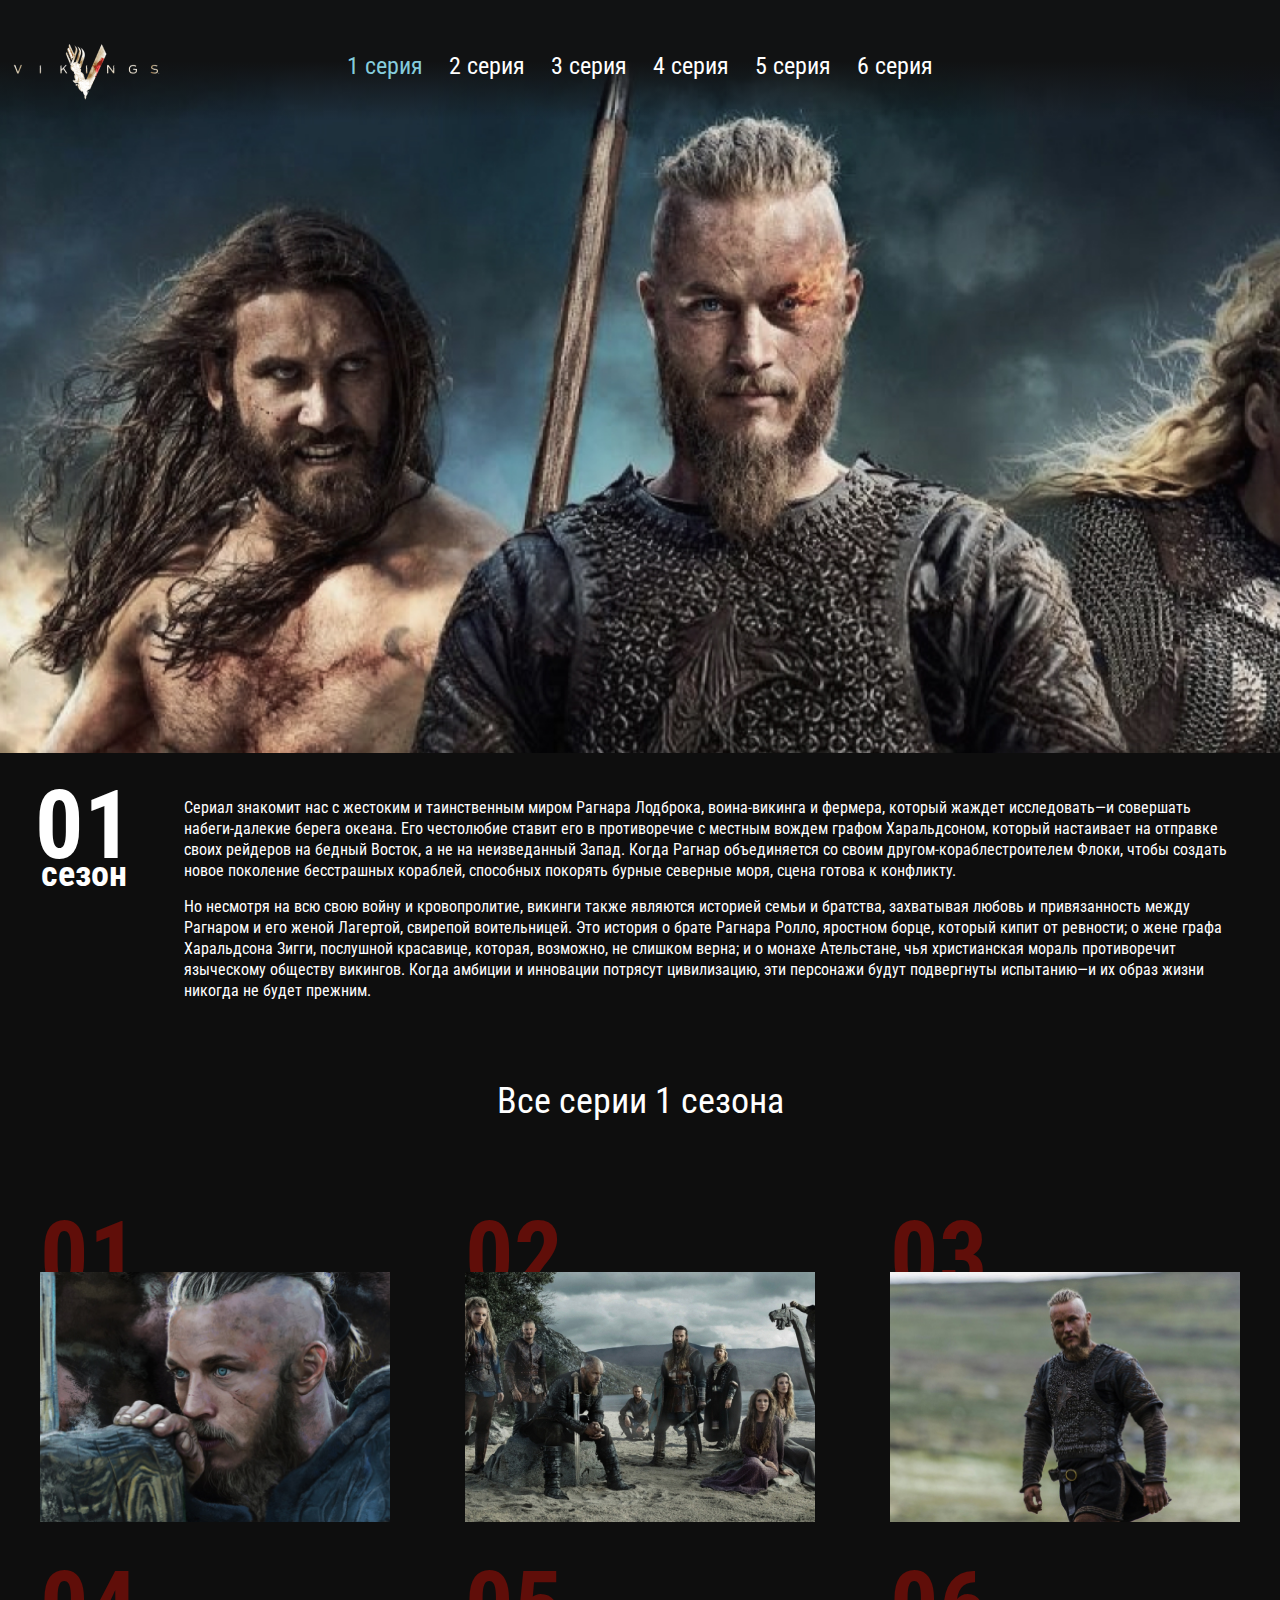
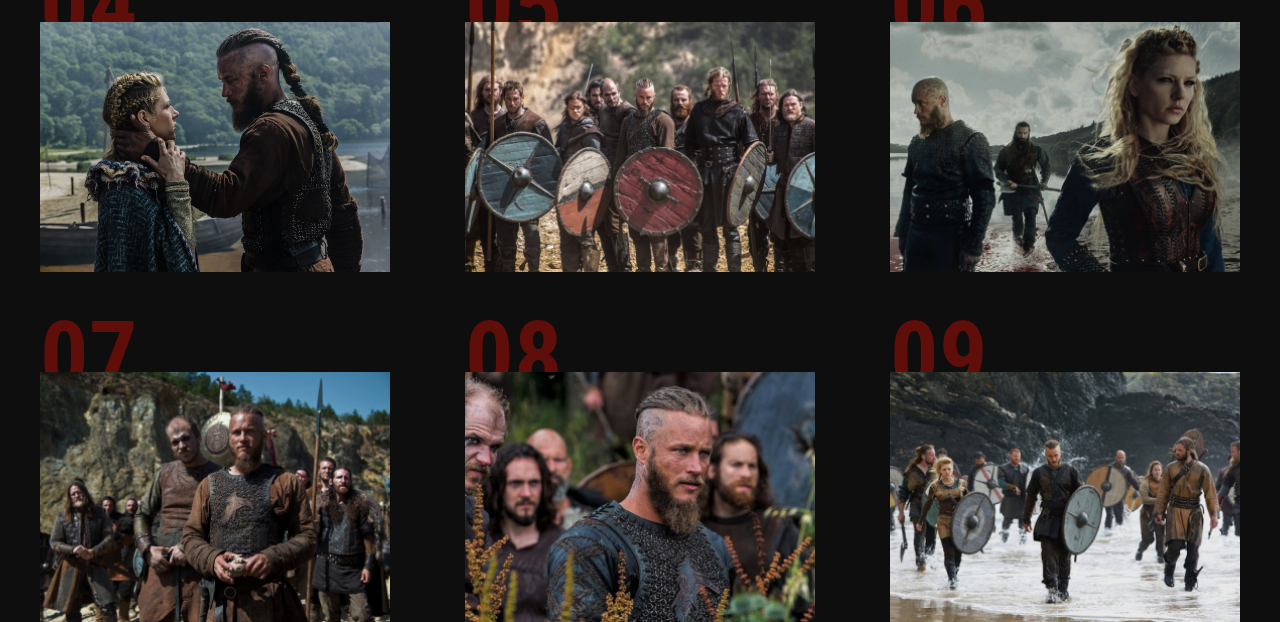
==== season-1.html @ aefc8226 "feat: add punctuation marks" ====
<!DOCTYPE html>
<html lang="en">

<head>
    <meta charset="UTF-8">
    <meta name="viewport" content="width=device-width, initial-scale=1.0">
    <meta http-equiv="X-UA-Compatible" content="ie=edge">
    <title>Vikings</title>
    <link rel="preconnect" href="https://fonts.googleapis.com">
    <link rel="preconnect" href="https://fonts.gstatic.com" crossorigin>
    <link href="https://fonts.googleapis.com/css2?family=Roboto+Condensed:ital,wght@0,400;0,700;1,300&display=swap"
        rel="stylesheet">
    <link rel="stylesheet" href="css/reset.css">
    <link rel="stylesheet" href="css/slick.css">
    <link rel="stylesheet" href="css/jquery.fancybox.css">
    <link rel="stylesheet" href="css/style.css">
</head>

<body>
    <header class="page-header">
        <nav class="menu">
            <button class="menu__btn">
                <span></span>
            </button>
            <div class="menu__container">
                <a class="page-logo" href="index.html">
                    <img src="./images/лого 2.png" alt="">
                </a>
                <ul class="menu__list">
                    <li class="menu__list-item">
                        <a class="menu__list-link menu__list-link--active" href="#">1 серия</a>
                    </li>
                    <li class="menu__list-item">
                        <a class="menu__list-link" href="#">2 серия</a>
                    </li>
                    <li class="menu__list-item">
                        <a class="menu__list-link" href="#">3 серия</a>
                    </li>
                    <li class="menu__list-item">
                        <a class="menu__list-link" href="#">4 серия</a>
                    </li>
                    <li class="menu__list-item">
                        <a class="menu__list-link" href="#">5 серия</a>
                    </li>
                    <li class="menu__list-item">
                        <a class="menu__list-link" href="#">6 серия</a>
                    </li>
                </ul>
            </div>
        </nav>
        <div class="season-info">
            <div class="season-info__num">
                01
                <span>cезон</span>
            </div>
            <div class="season-info__text">
                <p>
                    Сериал знакомит нас с жестоким и таинственным миром Рагнара Лодброка, воина-викинга и фермера,
                    который жаждет исследовать—и совершать
                    набеги-далекие берега океана. Его честолюбие ставит его в противоречие с местным вождем графом
                    Харальдсоном, который настаивает на отправке
                    своих рейдеров на бедный Восток, а не на неизведанный Запад. Когда Рагнар объединяется со своим
                    другом-кораблестроителем Флоки, чтобы создать
                    новое поколение бесстрашных кораблей, способных покорять бурные северные моря, сцена готова к
                    конфликту.
                </p>
                <p>
                    Но несмотря на всю свою войну и кровопролитие, викинги также являются историей семьи и братства,
                    захватывая любовь и привязанность между
                    Рагнаром и его женой Лагертой, свирепой воительницей. Это история о брате Рагнара Ролло, яростном
                    борце, который кипит от ревности; о жене графа
                    Харальдсона Зигги, послушной красавице, которая, возможно, не слишком верна; и о монахе Ательстане,
                    чья христианская мораль противоречит
                    языческому обществу викингов. Когда амбиции и инновации потрясут цивилизацию, эти персонажи будут
                    подвергнуты испытанию—и их образ жизни
                    никогда не будет прежним.
                </p>

            </div>
        </div>
    </header>
    <section class="seasons section-page">
        <div class="container">
            <h3 class="title">
                Все серии 1 сезона
            </h3>
            <ol class="seasons__inner">
                <li class="seasons__item" style="background-image: url('./images/1-1.jpg');">
                    <a class="seasons__link" data-fancybox="gallery"
                        href="https://youtu.be/NBb16wT5MEs?autoplay=0">Cмотреть</a>
                </li>
                <li class="seasons__item" style="background-image: url('./images/1-2.jpg');">
                    <a class="seasons__link" data-fancybox="gallery"
                        href="https://youtu.be/NBb16wT5MEs?autoplay=0">Cмотреть</a>
                </li>
                <li class="seasons__item" style="background-image: url('./images/1-3.jpg');">
                    <a class="seasons__link" data-fancybox="gallery"
                        href="https://youtu.be/NBb16wT5MEs?autoplay=0">Cмотреть</a>
                </li>
                <li class="seasons__item" style="background-image: url('./images/1-4.jpg');">
                    <a class="seasons__link" data-fancybox="gallery"
                        href="https://youtu.be/NBb16wT5MEs?autoplay=0">Cмотреть</a>
                </li>
                <li class="seasons__item" style="background-image: url('./images/1-5.jpg');">
                    <a class="seasons__link" data-fancybox="gallery"
                        href="https://youtu.be/NBb16wT5MEs?autoplay=0">Cмотреть</a>
                </li>
                <li class="seasons__item" style="background-image: url('./images/1-6.jpg');">
                    <a class="seasons__link" data-fancybox="gallery"
                        href="https://youtu.be/NBb16wT5MEs?autoplay=0">Cмотреть</a>
                </li>
                <li class="seasons__item" style="background-image: url('./images/1-7.jpg');">
                    <a class="seasons__link" data-fancybox="gallery" href="https://youtu.be/NBb16wT5MEs?autoplay=0">Cмотреть</a>
                </li>
                <li class="seasons__item" style="background-image: url('./images/1-8.jpg');">
                    <a class="seasons__link" data-fancybox="gallery" href="https://youtu.be/NBb16wT5MEs?autoplay=0">Cмотреть</a>
                </li>
                <li class="seasons__item" style="background-image: url('./images/1-9.jpg');">
                    <a class="seasons__link" data-fancybox="gallery" href="https://youtu.be/NBb16wT5MEs?autoplay=0">Cмотреть</a>
                </li>
            </ol>
        </div>
    </section>














    <script src="https://ajax.googleapis.com/ajax/libs/jquery/3.4.1/jquery.min.js"></script>
    <script src="js/slick.min.js"></script>
    <script src="js/jquery.fancybox.min.js"></script>
    <script src="js/main.js"></script>
</body>

</html>
---- css/style.css ----
* {
    box-sizing: border-box;
}

body {
    background-color: #0e0e0e;
    color: #fff;
    font-weight: 400;
    font-family: 'Roboto Condensed', sans-serif;
    line-height: 21px;
}

.container {
    max-width: 1220px;
    padding: 0 10px;
    margin: 0 auto;
}

.section__page {
    margin: 100px 0;
}

.title {
    text-align: center;
    margin-bottom: 100px;
    font-size: 36px;
    line-height: 42px;
    font-weight: 400;
}

a {
    text-decoration: none;
    color: inherit;
}

ul {
    list-style: none;
}

/*header start*/


.header {
    background-image: url('../images/header-bg.jpg');
    height: 100vh;
    background-size: cover;
    background-position: center 50px;
    background-repeat: no-repeat;
    text-align: center;
    position: relative;
}

.header::after {
    content: '';
    position: absolute;
    height: 70px;
    bottom: 0;
    left: 0;
    width: 100%;
    background: linear-gradient(180deg, #0E0E0E 0%, rgba(17, 17, 17, 0.850295) 16.53%, rgba(32, 31, 33, 0) 100%);
    transform: rotate(180deg);

}

.menu {
    padding: 50px 0 58px;
    background: linear-gradient(180deg, #111213 0%, #111213 43.62%, rgba(32, 31, 33, 0) 86.33%);
}

.menu__btn{
    display: none;
}


.menu__list {
    display: flex;
    justify-content: center;

}


.menu__list-item {
    padding: 0 13px;
}

.menu__list-link {
    font-size: 36px;
    line-height: 42px;
}

.menu__list-link:hover,
.menu__list-link--active {
    color: #85ccdc;
}

.logo {
    padding-top: 17vh;
}

.about__inner {
    display: flex;
}

.about__info {
    width: 375px;
    margin-right: 50px;
    flex: none;
}

.about__info-item {
    margin-bottom: 25px;
    color: #E5E5E5;
}

.about__info-item span {
    display: block;
}

.about__text p {
    margin-bottom: 25px;
}

.video {
    background-image: url('../images/video-bg.jpg');
    height: 100vh;
    background-position: center center;
    background-size: cover;
    background-repeat: no-repeat;
    text-align: right;
}

.video__text {
    font-style: italic;
    font-weight: 300;
    font-size: 72px;
    line-height: 84px;
    color: #85CCDC;
    padding-top: 45vh;
    text-align: right;
    margin-bottom: 40px;
}

.video__text span {
    display: block;
    padding-right: 285px;

}

.video__btn {
    padding-left: 112px;
    position: relative;
    margin-right: 230px;
}


.video__btn::before {
    content: '';
    position: absolute;
    width: 100px;
    height: 100px;
    left: 0;
    top: -40px;
    background-image: url('../images/youtube\ .svg');
}

.seasons__inner {
    display: grid;
    grid-template-columns: repeat(auto-fill, minmax(280px, 1fr));
    grid-gap: 100px 75px;
    counter-reset: counter;
    padding-top: 50px;

}

.seasons__item {
    height: 250px;
    background-image: url('../images/season-1bg.jpg');
    background-repeat: no-repeat;
    background-position: center center;
    background-size: cover;
    list-style: none;
    position: relative;
    display: flex;
    justify-content: center;
    align-items: center;
}

.seasons__item:hover .seasons__link {
    opacity: 1;
}

.seasons__item::before {
    content: '0'counter(counter);
    counter-increment: counter;
    position: absolute;
    font-weight: bold;
    font-size: 96px;
    line-height: 112px;
    color: #600E09;
    left: 0;
    top: -72px;
    z-index: -1;
}

.seasons__item:nth-child(n+10)::before {
    content: counter(counter);
}

.seasons__item:hover::after {
    content: '';
    position: absolute;
    top: 0;
    left: 0;
    right: 0;
    bottom: 0;
    background: rgba(14, 14, 14, 0.8);
}

.seasons__link {
    font-size: 36px;
    line-height: 42px;
    padding: 12px 78px 11px;
    background-color: #0E0E0E;
    opacity: 0;
    transition: all .3s;
    z-index: 2;
}

.heroes__inner {
    display: flex;
    justify-content: space-between;
}

.heroes__slider-img {
    max-width: 775px;
}

.heroes__slider-text {
    max-width: 350px;
}

.slick-btn {
    position: absolute;
    top: 50%;
    transform: translateY(-50%);
    border: none;
    background-color: transparent;
    z-index: 5;
    cursor: pointer;
    outline: none
}

.slick-prev {
    left: 38px;

}

.slick-next {
    right: 38px;

}

.heroes__name {
    font-size: italic;
    font-weight: 300;
    font-size: 72px;
    line-height: 84px;
    color: #85CCDC;
    margin-bottom: 44px;

}

.heroes__text p {
    margin-bottom: 15px;
}

.copy {
    padding: 14px 0 15px;
    text-align: center;
}

/* start season-1 */
.page-header {
    background-image: url('../images/season-1bg.jpg');
    background-repeat: no-repeat;
    background-position: center center;
    background-size: cover;
    height: 90vh;
    position: relative;
}

.menu__container {
    max-width: 1385px;
    margin: 0 auto;
    position: relative;
}

.page-logo {
    position: absolute;
}

.season-info {
    position: absolute;
    max-width: 1385px;
    display: flex;
    padding: 44px 47px 64px 35px;
    background-color: #0E0E0E;
    bottom: 0;
    left: 0;
    right: 0;
    margin: 0 auto;
}

.season-info__num {
    font-weight: bold;
    font-size: 96px;
    line-height: 56px;
    text-align: center;
    margin-right: 51px;
}

.season-info__num span {
    display: block;
    font-size: 36px;
    line-height: 42px;
}

.season-info__text p {
    margin-bottom: 15px;
}

/* end season-1 */

/* start media */
@media(max-width: 1420px){
    .page-logo{
        left: 10px;
        top: -6px;
    }
}
@media (max-width: 1366px) {
    .logo__img {
        width: 50%;
    }

    .menu__list-link {
        font-size: 24px;
        line-height: 32px;
    }

    .about__info {
        width: 250px;
    }
    .page-header{
        height: 120vh;
    }
}

@media (max-width: 1200px) {
    .heroes__inner {
        display: block;
    }

    .heroes__slider-text {
        max-width: 100%;
        padding-top: 50px;
    }

    .heroes__slider-img {
        max-width: 100%;
    }
}

@media (max-width: 1088px) {
    .seasons__item {
        height: 340px;
    }
}

@media (max-width: 992px){
    .page-logo{
        display: none;
    }
}


@media (max-width: 768px) {
    .about__inner {
        display: block;
    }

    .section__page {
        padding: 50px 0;
    }

    .title {
        margin-bottom: 50px;
        font-size: 28px;
        line-height: 36px;
    }

    body {
        font-size: 16px;
        line-height: 19px;
    }

    .video__text {
        font-size: 48px;
        line-height: 56px;
    }

    .video__text span {
        padding-right: 200px;
    }

    .video__btn {
        margin-right: 0;
        padding-left: 62px;
    }

    .video__btn::before {
        width: 50px;
        height: 50px;
        background-size: cover;
        top: -16px;
    }

    .seasons__inner {
        grid-gap: 80px 35px; 
    }

    .heroes__name{
        font-size: 46px;
        line-height: 56px;
        margin-bottom: 25px;
    }
    .season-info{
        display: block;
        padding: 30px 10px 0px 10px;
    }
    .season-info__num{
        text-align: left;
        font-size: 50px;
        line-height: 26px;
        margin-bottom: 15px;
    }
    .season-info__num span{
        font-size: 25px;
        line-height: 32px;
    }
}

@media (max-width: 640px) {
    .menu{
        padding: 0;
        text-align: center;
        background: linear-gradient(180deg, #111213 0%, #111213 10%, rgba(32, 31, 33, 0) 86.33%);

    }
    .menu__list {
       display: block;
       transform: translateY(-130%);
       transition: all .3s;
    }

    .menu__list.menu__list--active{
        transform: translateY(0%);
        padding: 100px 0 50px;
        background-color: #0E0E0E;
    }
    .menu__list-link{
        display: block;
        padding: 10px 0px;
    }

    .logo {
        padding-top: 21vh;
    }

    .page-logo{
        display: block;
        z-index: 10;
        top: 22px;
    }

    .menu__btn{
        display: block;
        width: 50px;
        height: 40px;
        cursor: pointer;
        position: absolute;
        z-index: 10;
        right: 10px;
        top: 20px;
        display: flex;
        align-items: center;
        background-color: transparent;
        border: none;
        padding: 0;

    }
    .menu__btn span{
        background-color: #fff;
        height: 5px;
        width: 100%;
    }
    .menu__btn::after,
    .menu__btn::before{
        content: "";
        width: 100%;
        height: 5px;
        background-color: #fff;
        position: absolute;
    }
    .menu__btn::before{
        top: 0;
        left: 0;
    }
    .menu__btn::after{
        bottom: 0;
        left: 0;
    }
    .page-header{
        height: 160vh;
    }
}

@media (max-width: 414px) {
    .seasons__item {
        height: 203px;

    }
}
@media (max-width: 374px){
    .page-header{
        height: 200vh;
    }
}

/* end media */
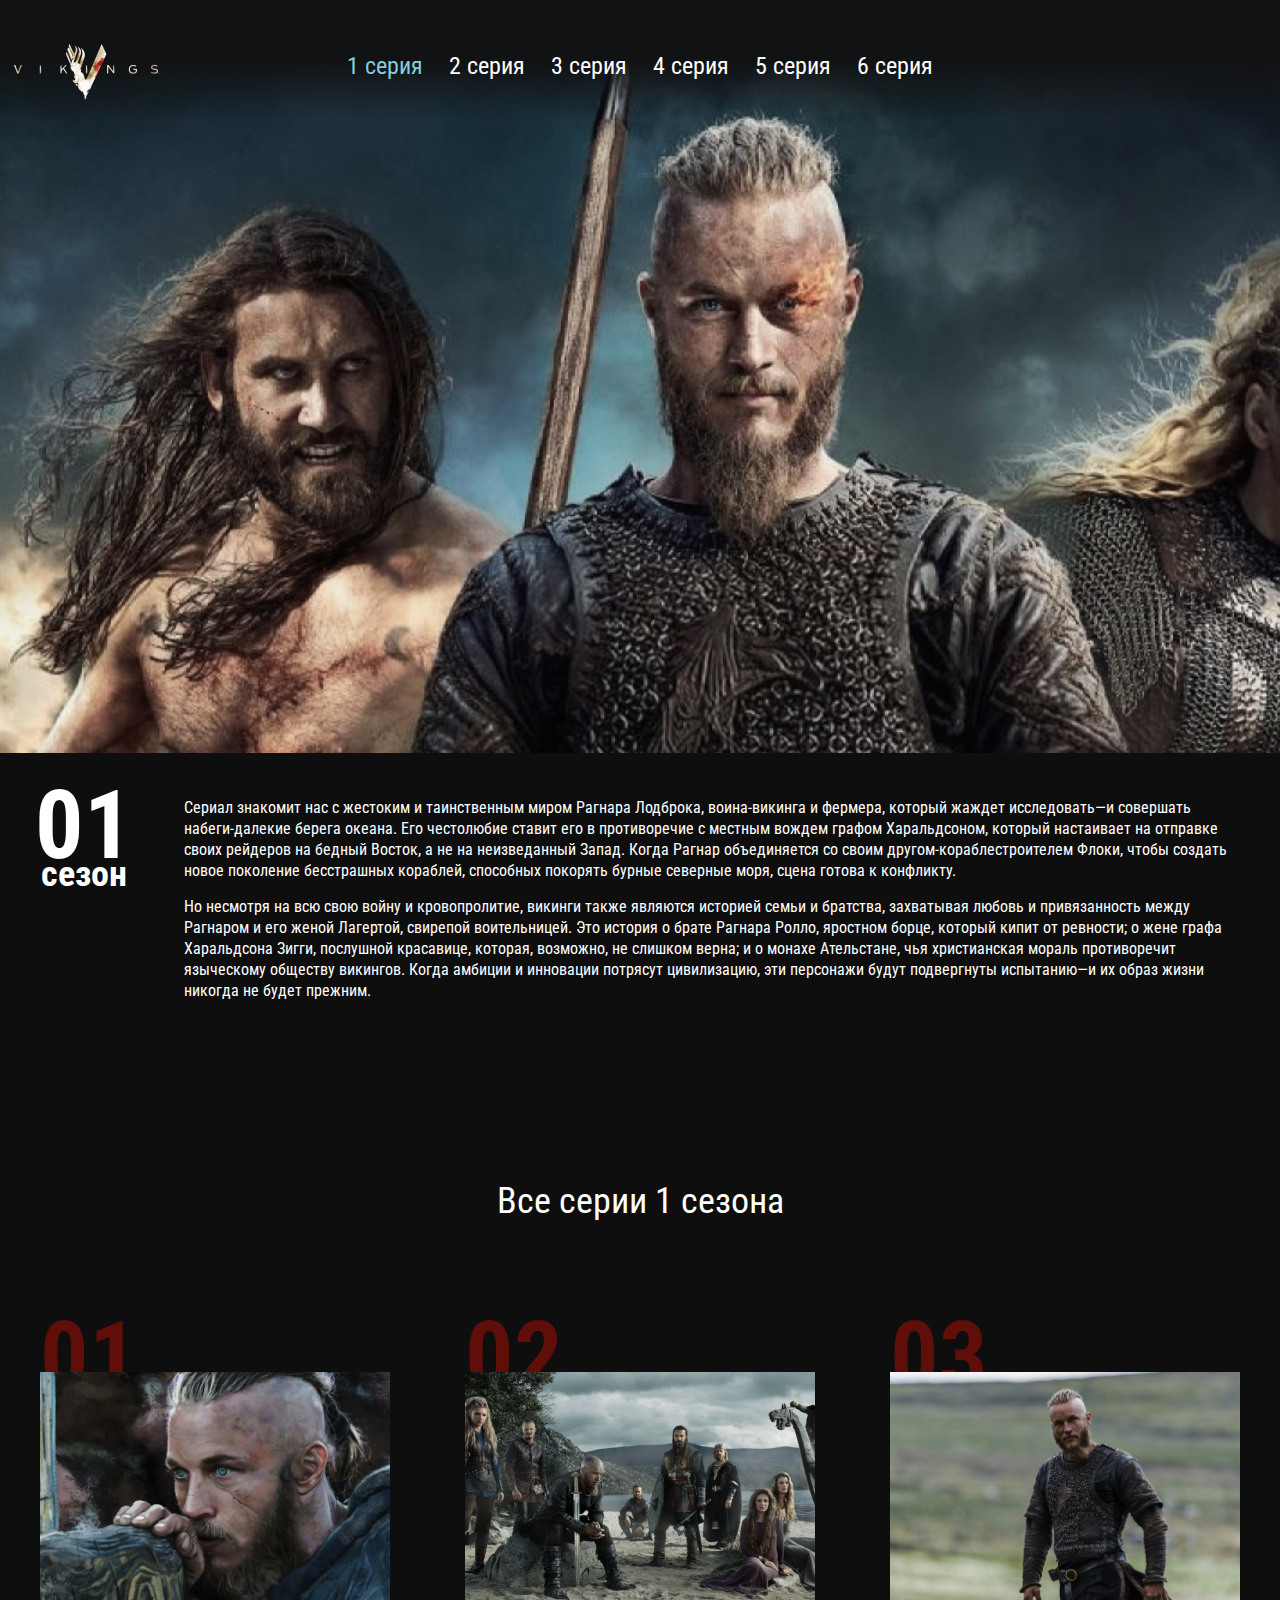
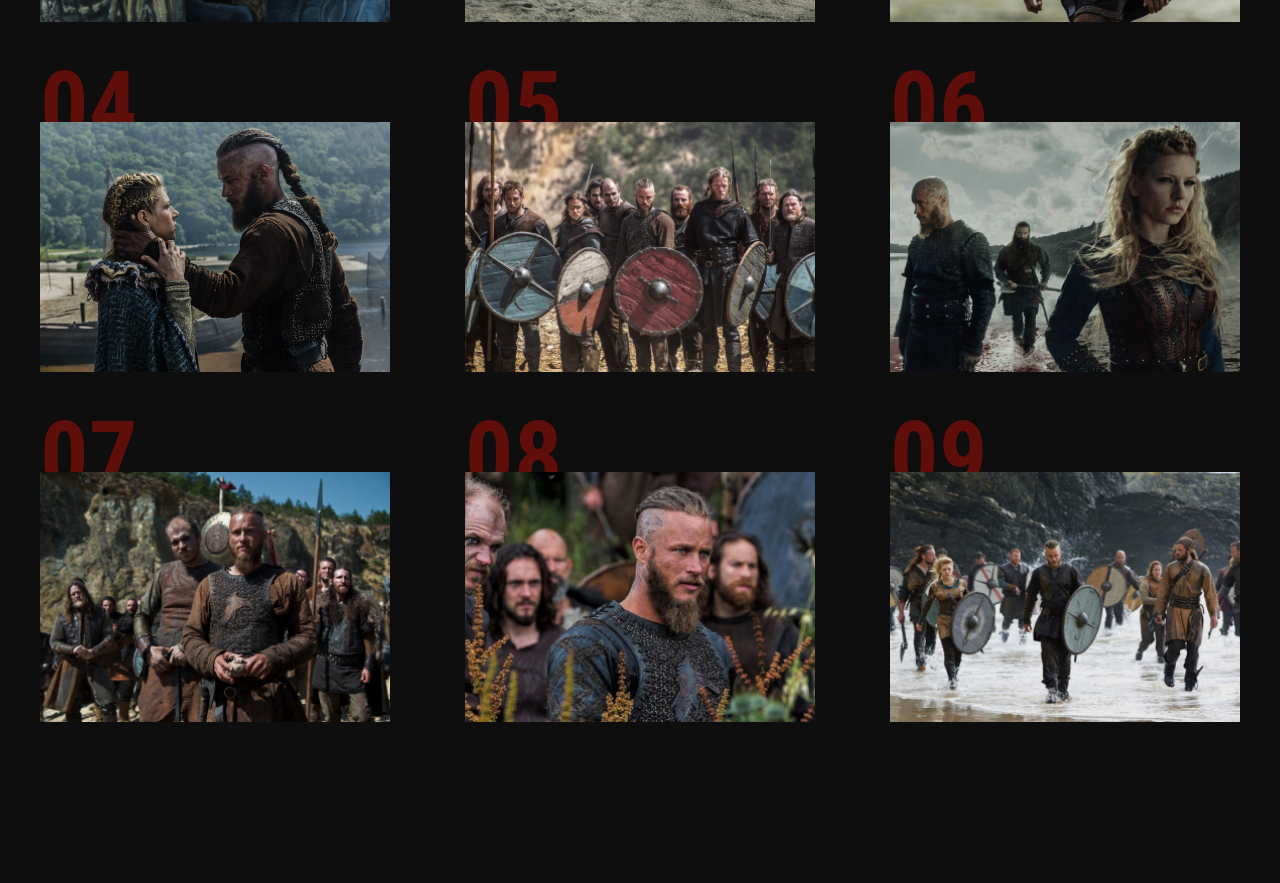
==== commit 9c3ddc36: "feat: change logo" ====
--- a/season-1.html
+++ b/season-1.html
@@ -1,5 +1,5 @@
 <!DOCTYPE html>
-<html lang="en">
+<html lang="ru">
 
 <head>
     <meta charset="UTF-8">
@@ -17,6 +17,9 @@
 </head>
 
 <body>
+
+    <!-- header start -->
+
     <header class="page-header">
         <nav class="menu">
             <button class="menu__btn">
@@ -24,7 +27,7 @@
             </button>
             <div class="menu__container">
                 <a class="page-logo" href="index.html">
-                    <img src="./images/лого 2.png" alt="">
+                    <img src="./images/лого2.png" alt="logo">
                 </a>
                 <ul class="menu__list">
                     <li class="menu__list-item">
@@ -79,6 +82,11 @@
             </div>
         </div>
     </header>
+
+    <!-- header end -->
+
+    <!-- section start -->
+
     <section class="seasons section-page">
         <div class="container">
             <h3 class="title">
@@ -122,23 +130,13 @@
         </div>
     </section>
 
-
-
-
-
-
-
-
-
-
-
-
-
+    <!-- section end -->
 
     <script src="https://ajax.googleapis.com/ajax/libs/jquery/3.4.1/jquery.min.js"></script>
     <script src="js/slick.min.js"></script>
     <script src="js/jquery.fancybox.min.js"></script>
     <script src="js/main.js"></script>
+
 </body>
 
 </html>
--- a/css/style.css
+++ b/css/style.css
@@ -38,7 +38,6 @@
 }
 
 /*header start*/
-
 
 .header {
     background-image: url('../images/header-bg.jpg');
@@ -59,7 +58,6 @@
     width: 100%;
     background: linear-gradient(180deg, #0E0E0E 0%, rgba(17, 17, 17, 0.850295) 16.53%, rgba(32, 31, 33, 0) 100%);
     transform: rotate(180deg);
-
 }
 
 .menu {
@@ -71,11 +69,9 @@
     display: none;
 }
 
-
 .menu__list {
     display: flex;
     justify-content: center;
-
 }
 
 
@@ -152,7 +148,6 @@
     margin-right: 230px;
 }
 
-
 .video__btn::before {
     content: '';
     position: absolute;
@@ -169,7 +164,6 @@
     grid-gap: 100px 75px;
     counter-reset: counter;
     padding-top: 50px;
-
 }
 
 .seasons__item {
@@ -226,9 +220,14 @@
     z-index: 2;
 }
 
+.title{
+    margin-top: 100px;
+}
+
 .heroes__inner {
     display: flex;
     justify-content: space-between;
+    margin-bottom: 100px;
 }
 
 .heroes__slider-img {
@@ -252,12 +251,10 @@
 
 .slick-prev {
     left: 38px;
-
 }
 
 .slick-next {
     right: 38px;
-
 }
 
 .heroes__name {
@@ -267,7 +264,6 @@
     line-height: 84px;
     color: #85CCDC;
     margin-bottom: 44px;
-
 }
 
 .heroes__text p {
@@ -280,6 +276,7 @@
 }
 
 /* start season-1 */
+
 .page-header {
     background-image: url('../images/season-1bg.jpg');
     background-repeat: no-repeat;
@@ -297,6 +294,10 @@
 
 .page-logo {
     position: absolute;
+}
+
+.seasons__inner{
+    margin-bottom: 161px;
 }
 
 .season-info {
@@ -332,6 +333,7 @@
 /* end season-1 */
 
 /* start media */
+
 @media(max-width: 1420px){
     .page-logo{
         left: 10px;
@@ -382,7 +384,6 @@
         display: none;
     }
 }
-
 
 @media (max-width: 768px) {
     .about__inner {
@@ -455,8 +456,8 @@
         padding: 0;
         text-align: center;
         background: linear-gradient(180deg, #111213 0%, #111213 10%, rgba(32, 31, 33, 0) 86.33%);
-
-    }
+    }
+
     .menu__list {
        display: block;
        transform: translateY(-130%);
@@ -468,6 +469,7 @@
         padding: 100px 0 50px;
         background-color: #0E0E0E;
     }
+
     .menu__list-link{
         display: block;
         padding: 10px 0px;
@@ -497,7 +499,6 @@
         background-color: transparent;
         border: none;
         padding: 0;
-
     }
     .menu__btn span{
         background-color: #fff;
@@ -531,10 +532,12 @@
 
     }
 }
+
 @media (max-width: 374px){
     .page-header{
         height: 200vh;
     }
 }
 
-/* end media */+/* end media */
+
